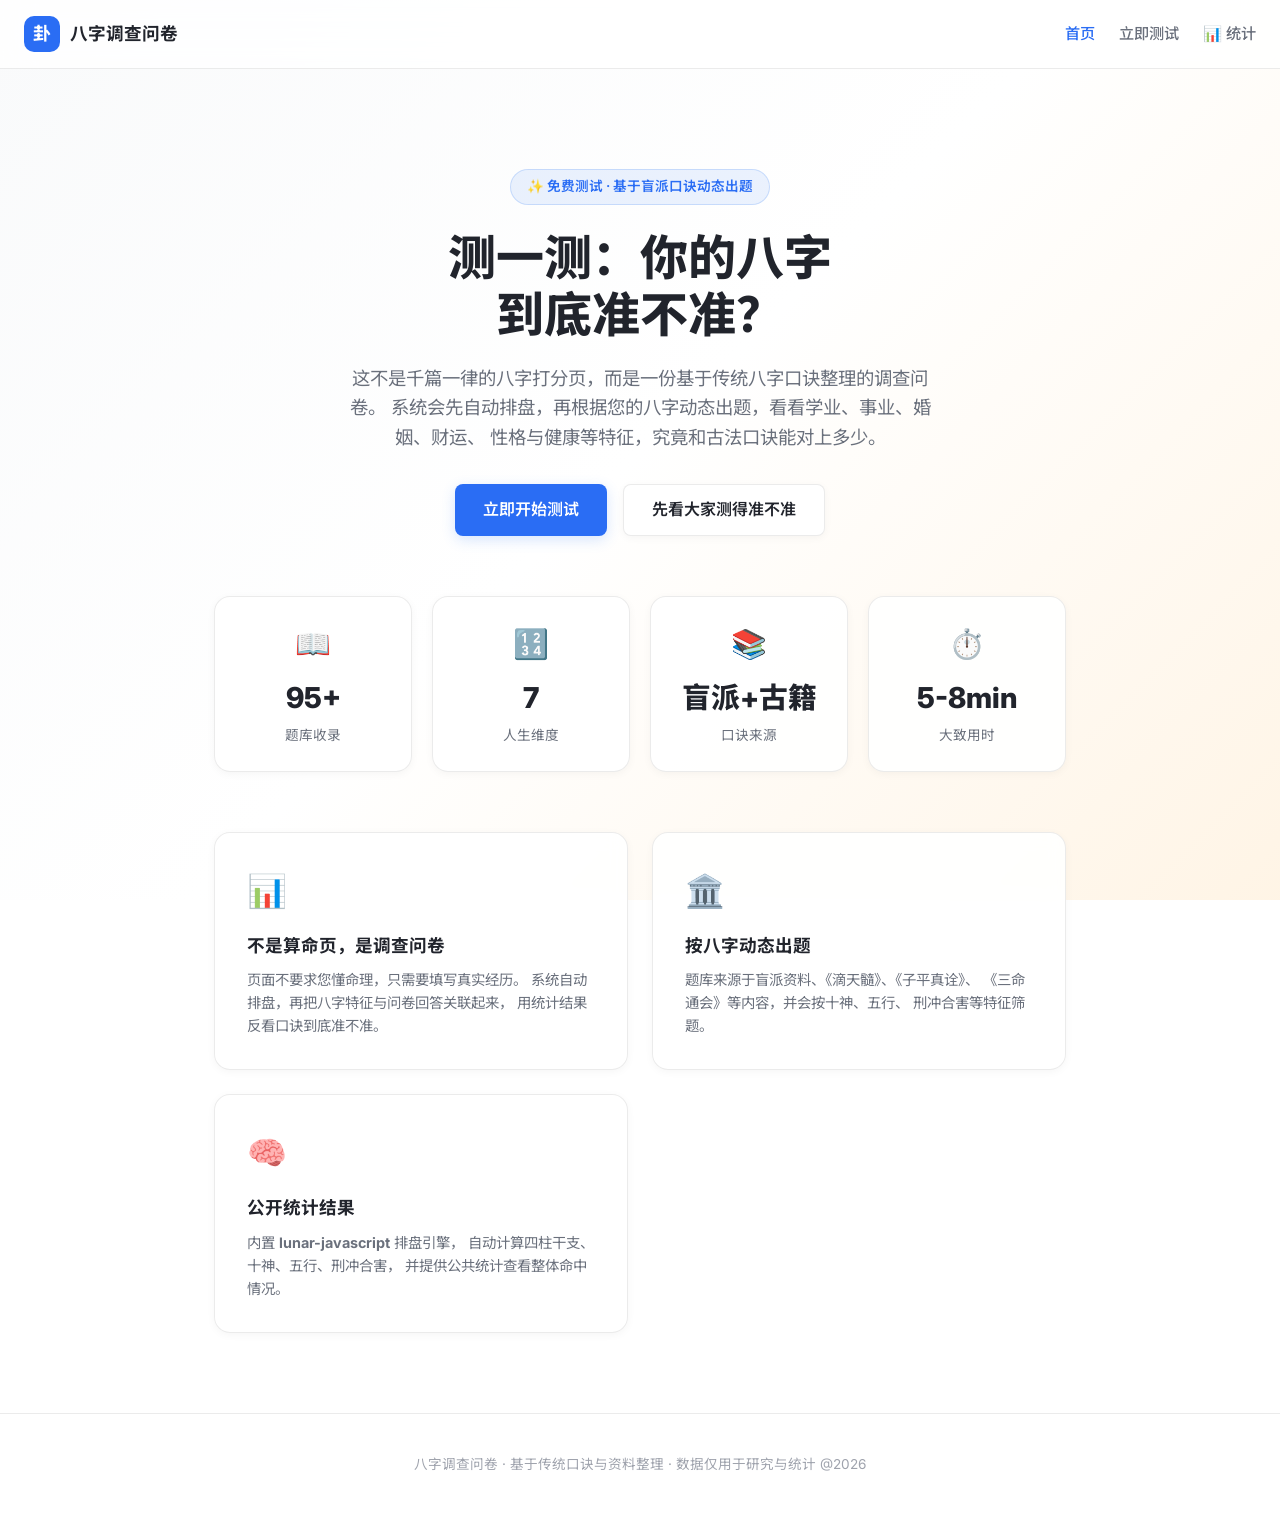
==== survey/index.html @ 3bf7fddb "first commit" ====
<!DOCTYPE html>
<html lang="zh-CN">
<head>
  <meta charset="UTF-8">
  <meta name="viewport" content="width=device-width, initial-scale=1.0">
  <meta name="description" content="免费八字调查问卷：输入出生信息，匹配盲派与传统八字口诀，看看学业、事业、婚姻、财运等特征与你的人生经历有多吻合。">
  <meta name="keywords" content="八字调查问卷,八字测试,八字口诀,盲派八字,四柱问卷,命理调查">
  <meta name="robots" content="index,follow,max-image-preview:large">
  <meta property="og:type" content="website">
  <meta property="og:locale" content="zh_CN">
  <meta property="og:site_name" content="八字调查问卷">
  <meta property="og:title" content="测一测你的八字到底准不准？| 八字调查问卷">
  <meta property="og:description" content="基于盲派与传统八字口诀整理的真实调查问卷，自动排盘、动态出题，看看老口诀与你的人生到底对上多少。">
  <meta name="twitter:card" content="summary_large_image">
  <title>测一测你的八字到底准不准？| 八字调查问卷</title>
  <link rel="stylesheet" href="css/style.css">
  <script type="application/ld+json">
  {
    "@context": "https://schema.org",
    "@type": "WebSite",
    "name": "八字调查问卷",
    "inLanguage": "zh-CN",
    "description": "基于盲派与传统八字口诀整理的静态调查问卷网站，提供自动排盘、动态出题与统计功能。"
  }
  </script>
</head>
<body>
  <!-- Navigation -->
  <nav class="nav">
    <a href="index.html" class="nav-logo">
      <span class="nav-logo-icon">卦</span>
      <span class="nav-logo-text">八字调查问卷</span>
    </a>
    <ul class="nav-links">
      <li><a href="index.html" class="active">首页</a></li>
      <li><a href="quiz.html">立即测试</a></li>
      <li><a href="stats.html">📊 统计</a></li>
    </ul>
  </nav>

  <!-- Hero -->
  <section class="hero">
    <div class="container">
      <div class="hero-badge">✨ 免费测试 · 基于盲派口诀动态出题</div>
      <h1 class="hero-title">测一测：你的八字<br>到底准不准？</h1>
      <p class="hero-desc">
        这不是千篇一律的八字打分页，而是一份基于传统八字口诀整理的调查问卷。
        系统会先自动排盘，再根据您的八字动态出题，看看学业、事业、婚姻、财运、
        性格与健康等特征，究竟和古法口诀能对上多少。
      </p>
      <div class="btn-group">
        <a href="quiz.html" class="btn btn-primary">立即开始测试</a>
        <a href="stats.html" class="btn btn-secondary">先看大家测得准不准</a>
      </div>

      <div class="stats">
        <div class="stat-item">
          <div class="stat-icon">📖</div>
          <div class="stat-value">95+</div>
          <div class="stat-label">题库收录</div>
        </div>
        <div class="stat-item">
          <div class="stat-icon">🔢</div>
          <div class="stat-value">7</div>
          <div class="stat-label">人生维度</div>
        </div>
        <div class="stat-item">
          <div class="stat-icon">📚</div>
          <div class="stat-value">盲派+古籍</div>
          <div class="stat-label">口诀来源</div>
        </div>
        <div class="stat-item">
          <div class="stat-icon">⏱️</div>
          <div class="stat-value">5-8min</div>
          <div class="stat-label">大致用时</div>
        </div>
      </div>
    </div>
  </section>

  <!-- About -->
  <section id="about" class="container" style="padding-bottom: 80px;">
    <div style="display: grid; grid-template-columns: repeat(auto-fit, minmax(280px, 1fr)); gap: 24px;">
      <div class="card">
        <div style="font-size: 2rem; margin-bottom: 16px;">📊</div>
        <h3 style="font-size: 1.1rem; margin-bottom: 8px;">不是算命页，是调查问卷</h3>
        <p style="font-size: 0.9rem; color: var(--text-secondary);">
          页面不要求您懂命理，只需要填写真实经历。
          系统自动排盘，再把八字特征与问卷回答关联起来，
          用统计结果反看口诀到底准不准。
        </p>
      </div>
      <div class="card">
        <div style="font-size: 2rem; margin-bottom: 16px;">🏛️</div>
        <h3 style="font-size: 1.1rem; margin-bottom: 8px;">按八字动态出题</h3>
        <p style="font-size: 0.9rem; color: var(--text-secondary);">
          题库来源于盲派资料、《滴天髓》、《子平真诠》、
          《三命通会》等内容，并会按十神、五行、
          刑冲合害等特征筛题。
        </p>
      </div>
      <div class="card">
        <div style="font-size: 2rem; margin-bottom: 16px;">🧠</div>
        <h3 style="font-size: 1.1rem; margin-bottom: 8px;">公开统计结果</h3>
        <p style="font-size: 0.9rem; color: var(--text-secondary);">
          内置 <strong>lunar-javascript</strong> 排盘引擎，
          自动计算四柱干支、十神、五行、刑冲合害，
          并提供公共统计查看整体命中情况。
        </p>
      </div>
    </div>
  </section>

  <!-- Footer -->
  <footer class="footer">
    <div class="container">
      <p>八字调查问卷 · 基于传统口诀与资料整理 · 数据仅用于研究与统计 @2026</p>
    </div>
  </footer>
</body>
</html>
---- survey/css/style.css ----
@import url('https://fonts.googleapis.com/css2?family=Inter:wght@300;400;500;600;700&display=swap');
@import url('https://fonts.googleapis.com/css2?family=Noto+Sans+SC:wght@300;400;500;700;900&display=swap');

/* ===== CSS Variables (Light Professional Theme) ===== */
:root {
  --bg-gradient: linear-gradient(135deg, hsl(210, 20%, 98%) 0%, #ffffff 50%, hsl(35, 100%, 95%) 100%);
  --primary: hsl(220, 90%, 56%);
  --primary-hover: hsl(220, 90%, 50%);
  --secondary: hsl(200, 95%, 45%);
  --accent: hsl(280, 100%, 70%);
  
  --card-bg: rgba(255, 255, 255, 0.9);
  --card-border: rgba(0, 0, 0, 0.08);
  --card-hover: rgba(255, 255, 255, 1);
  
  --text-primary: hsl(220, 15%, 15%);
  --text-secondary: hsl(220, 8%, 45%);
  --text-muted: hsl(220, 8%, 65%);
  
  --danger: hsl(0, 84%, 60%);
  --success: hsl(142, 71%, 45%);
  --warning: hsl(38, 92%, 50%);
  
  --input-bg: #ffffff;
  --input-border: hsl(220, 13%, 91%);
  
  --radius-sm: 8px;
  --radius-md: 16px;
  --radius-lg: 24px;
  --shadow-sm: 0 2px 8px rgba(0, 0, 0, 0.04);
  --shadow: 0 8px 32px rgba(0, 0, 0, 0.08);
  --transition: all 0.2s ease-out;
}

/* ===== Reset & Base ===== */
*, *::before, *::after {
  margin: 0;
  padding: 0;
  box-sizing: border-box;
}

html {
  font-size: 16px;
  scroll-behavior: smooth;
}

body {
  font-family: 'Inter', 'Noto Sans SC', -apple-system, sans-serif;
  background: var(--bg-gradient);
  background-attachment: fixed;
  color: var(--text-primary);
  min-height: 100vh;
  line-height: 1.6;
  -webkit-font-smoothing: antialiased;
}

/* ===== Navigation ===== */
.nav {
  position: sticky;
  top: 0;
  z-index: 100;
  padding: 16px 24px;
  display: flex;
  align-items: center;
  justify-content: space-between;
  background: rgba(255, 255, 255, 0.8);
  backdrop-filter: blur(16px);
  border-bottom: 1px solid var(--card-border);
}

.nav-logo {
  display: flex;
  align-items: center;
  gap: 10px;
  text-decoration: none;
  color: var(--text-primary);
}

.nav-logo-icon {
  width: 36px;
  height: 36px;
  background: var(--primary);
  color: white;
  border-radius: 10px;
  display: flex;
  align-items: center;
  justify-content: center;
  font-size: 18px;
  font-weight: bold;
}

.nav-logo-text {
  font-weight: 700;
  font-size: 1.1rem;
}

.nav-links {
  display: flex;
  gap: 24px;
  list-style: none;
}

.nav-links a {
  color: var(--text-secondary);
  text-decoration: none;
  font-size: 0.95rem;
  font-weight: 500;
  transition: var(--transition);
}

.nav-links a:hover, .nav-links a.active {
  color: var(--primary);
}

/* ===== Container & Layout ===== */
.container {
  max-width: 900px;
  margin: 0 auto;
  padding: 0 24px;
}

/* ===== Hero Section ===== */
.hero {
  padding: 100px 0 60px;
  text-align: center;
}

.hero-badge {
  display: inline-flex;
  align-items: center;
  gap: 8px;
  padding: 6px 16px;
  background: rgba(59, 130, 246, 0.1);
  border: 1px solid rgba(59, 130, 246, 0.2);
  border-radius: 100px;
  font-size: 0.85rem;
  font-weight: 600;
  color: var(--primary);
  margin-bottom: 24px;
  animation: fadeInDown 0.6s ease;
}

.hero-title {
  font-size: 3rem;
  font-weight: 800;
  line-height: 1.2;
  margin-bottom: 20px;
  color: var(--text-primary);
  animation: fadeInUp 0.8s ease;
}

.hero-desc {
  font-size: 1.15rem;
  color: var(--text-secondary);
  max-width: 600px;
  margin: 0 auto 32px;
  animation: fadeInUp 1s ease;
}

/* ===== Buttons ===== */
.btn {
  display: inline-flex;
  align-items: center;
  justify-content: center;
  gap: 8px;
  padding: 12px 28px;
  border: none;
  border-radius: var(--radius-sm);
  font-family: inherit;
  font-size: 1rem;
  font-weight: 600;
  cursor: pointer;
  transition: var(--transition);
  text-decoration: none;
}

.btn-primary {
  background: var(--primary);
  color: white;
  box-shadow: 0 4px 14px rgba(59, 130, 246, 0.2);
}

.btn-primary:hover {
  background: var(--primary-hover);
  transform: translateY(-1px);
  box-shadow: 0 6px 20px rgba(59, 130, 246, 0.3);
}

.btn-secondary {
  background: white;
  color: var(--text-primary);
  border: 1px solid var(--card-border);
  box-shadow: var(--shadow-sm);
}

.btn-secondary:hover {
  background: #f8fafc;
  border-color: var(--input-border);
}

.btn-blue {
  background: var(--secondary);
  color: white;
}

.btn-group {
  display: flex;
  gap: 16px;
  justify-content: center;
  flex-wrap: wrap;
}

/* ===== Cards (Shadows & Borders) ===== */
.card {
  background: var(--card-bg);
  border: 1px solid var(--card-border);
  border-radius: var(--radius-md);
  padding: 32px;
  box-shadow: var(--shadow-sm);
  transition: var(--transition);
  backdrop-filter: blur(8px);
}

.card:hover {
  box-shadow: var(--shadow);
  border-color: rgba(0, 0, 0, 0.12);
}

/* ===== Stats ===== */
.stats {
  display: grid;
  grid-template-columns: repeat(4, 1fr);
  gap: 20px;
  margin-top: 60px;
  animation: fadeInUp 1.2s ease;
}

.stat-item {
  text-align: center;
  padding: 24px 16px;
  background: var(--card-bg);
  border: 1px solid var(--card-border);
  border-radius: var(--radius-md);
  box-shadow: var(--shadow-sm);
}

.stat-icon {
  font-size: 1.8rem;
  margin-bottom: 8px;
}

.stat-value {
  font-size: 1.8rem;
  font-weight: 800;
  color: var(--text-primary);
  margin-bottom: 4px;
}

.stat-label {
  font-size: 0.85rem;
  color: var(--text-secondary);
}

/* ===== Progress Bar ===== */
.progress-wrap {
  position: sticky;
  top: 70px;
  z-index: 90;
  padding: 16px 0;
  background: var(--bg-gradient);
}

.progress-header {
  display: flex;
  justify-content: space-between;
  align-items: center;
  margin-bottom: 8px;
  font-size: 0.9rem;
  font-weight: 500;
}

.progress-pct {
  color: var(--primary);
  font-weight: 700;
}

.progress-bar {
  height: 8px;
  background: var(--input-border);
  border-radius: 4px;
  overflow: hidden;
}

.progress-fill {
  height: 100%;
  background: linear-gradient(90deg, var(--primary), var(--accent));
  border-radius: 4px;
  transition: width 0.5s cubic-bezier(0.4, 0, 0.2, 1);
}

/* ===== Quiz Sections ===== */
.quiz-section {
  padding: 40px 0 80px;
}

.quiz-step {
  display: none;
  animation: fadeIn 0.4s ease;
}

.quiz-step.active {
  display: block;
}

.step-title {
  font-size: 1.7rem;
  font-weight: 700;
  margin-bottom: 8px;
  color: var(--text-primary);
  display: flex;
  align-items: center;
  gap: 12px;
}

.step-desc {
  font-size: 1rem;
  color: var(--text-secondary);
  margin-bottom: 32px;
}

/* ===== Form Elements ===== */
.form-group {
  margin-bottom: 24px;
}

.form-label {
  display: block;
  font-size: 0.95rem;
  font-weight: 600;
  color: var(--text-primary);
  margin-bottom: 8px;
}

.form-label .required {
  color: var(--danger);
  margin-left: 4px;
}

.form-input, .form-select {
  width: 100%;
  padding: 12px 16px;
  background: var(--input-bg);
  border: 1px solid var(--input-border);
  border-radius: var(--radius-sm);
  color: var(--text-primary);
  font-family: inherit;
  font-size: 1rem;
  transition: var(--transition);
  appearance: none;
  box-shadow: inset 0 1px 2px rgba(0,0,0,0.02);
}

/* 确保下拉菜单字体颜色可见 (黑色文本) */
.form-select option {
  color: #000000;
  background: #ffffff;
}

.form-input:focus, .form-select:focus {
  outline: none;
  border-color: var(--primary);
  box-shadow: 0 0 0 3px rgba(59, 130, 246, 0.15);
}

.form-select {
  background-image: url("data:image/svg+xml,%3Csvg xmlns='http://www.w3.org/2000/svg' width='16' height='16' fill='%236a6a82' viewBox='0 0 16 16'%3E%3Cpath d='M8 11.5l-5-5h10l-5 5z'/%3E%3C/svg%3E");
  background-repeat: no-repeat;
  background-position: right 16px center;
  padding-right: 40px;
}

.form-row {
  display: grid;
  grid-template-columns: 1fr 1fr;
  gap: 16px;
}

/* ===== Question Card ===== */
.question-card {
  background: white;
  border: 1px solid var(--card-border);
  border-radius: var(--radius-md);
  padding: 24px;
  margin-bottom: 20px;
  box-shadow: var(--shadow-sm);
  transition: var(--transition);
}

.question-card.answered {
  border-left: 4px solid var(--success);
}

.question-header {
  display: flex;
  align-items: flex-start;
  gap: 16px;
  margin-bottom: 20px;
}

.question-num {
  display: inline-flex;
  align-items: center;
  justify-content: center;
  min-width: 32px;
  height: 32px;
  background: rgba(59, 130, 246, 0.1);
  color: var(--primary);
  border-radius: 8px;
  font-size: 0.9rem;
  font-weight: 700;
  flex-shrink: 0;
}

.question-text {
  font-size: 1.05rem;
  font-weight: 500;
  line-height: 1.5;
  color: var(--text-primary);
  flex: 1;
}

/* ===== Likert Scale ===== */
.likert {
  display: flex;
  flex-direction: column;
  gap: 8px;
}

.likert-option {
  width: 100%;
}

.likert-option input {
  display: none;
}

.likert-option label {
  display: block;
  padding: 12px 16px;
  font-size: 0.95rem;
  font-weight: 500;
  background: #f8fafc;
  border: 1px solid var(--input-border);
  border-radius: var(--radius-sm);
  cursor: pointer;
  transition: var(--transition);
  color: var(--text-secondary);
}

.likert-option label:hover {
  background: #f1f5f9;
  border-color: rgba(59, 130, 246, 0.3);
}

.likert-option input:checked + label {
  background: rgba(59, 130, 246, 0.1);
  border-color: var(--primary);
  color: var(--primary);
}

/* ===== Professional Bazi Table (pcbz style) ===== */
.bazi-display {
  margin: 24px 0;
}

.bz-table {
  background: white;
  border: 1px solid #ebeef5;
  border-radius: var(--radius-md);
  overflow: hidden;
  box-shadow: 0 4px 16px rgba(0,0,0,0.06);
}

.bz-header-bar {
  /* 柔和米金质感渐变 */
  background: linear-gradient(135deg, #fefdfa 0%, #f5f0e6 100%);
  border-bottom: 1px solid #e8e2d2;
  padding: 16px 24px;
  display: flex;
  align-items: center;
  justify-content: space-between;
  gap: 20px;
  color: #333;
}

.bz-header-left {
  display: flex;
  align-items: center;
  gap: 12px;
}

.bz-circle-logo {
  width: 32px;
  height: 32px;
  border-radius: 50%;
  border: 1px solid #b8982c;
  display: flex;
  align-items: center;
  justify-content: center;
  color: #b8982c;
}

.bz-circle-logo svg {
  width: 18px;
  height: 18px;
}

.bz-name {
  font-size: 1.2rem;
  font-weight: 700;
  color: #5c4d24; /* 深褐金 */
  letter-spacing: 1px;
}

.bz-times {
  flex: 1;
  display: flex;
  flex-direction: column;
  gap: 4px;
  font-size: 0.85rem;
  color: #666;
}

.bz-time-row {
  display: flex;
  align-items: center;
}

.bz-time-label {
  display: inline-block;
  width: 48px;
  color: #999;
}

.bz-gender {
  color: #b8982c;
  margin-left: 6px;
}

.bz-info-btn {
  padding: 6px 16px;
  border: 1px solid rgba(184, 152, 44, 0.4);
  border-radius: 100px;
  font-size: 0.8rem;
  color: #8c7322;
  cursor: pointer;
  transition: all 0.3s ease;
  background: rgba(255,255,255,0.5);
}

.bz-info-btn:hover {
  background: rgba(184, 152, 44, 0.1);
}

.bz-grid {
  width: 100%;
  border-collapse: collapse;
}

.bz-grid th,
.bz-grid td {
  border: 1px solid #f0f0f0;
}

.bz-row-header th {
  background: #fafafa;
  padding: 12px 8px;
  font-size: 0.9rem;
  font-weight: 500;
  color: #666;
  text-align: center;
}

.bz-label {
  background: #fafafa;
  padding: 10px 12px;
  font-size: 0.85rem;
  font-weight: 500;
  color: #888;
  text-align: right;
  white-space: nowrap;
  width: 60px;
  min-width: 60px;
}

.bz-cell {
  padding: 10px 12px;
  text-align: center;
  font-size: 0.85rem;
  color: #333;
  vertical-align: middle;
}

.bz-cell-header {
  background: #fafafa;
}

.bz-cell-shishen {
  color: var(--primary); 
  font-size: 0.85rem;
}

/* 天干 + 地支 — 大号 */
.bz-cell-gan,
.bz-cell-zhi {
  font-size: 0;
  padding: 16px 8px;
  position: relative;
}

.bz-char-big {
  font-size: 2rem;
  font-weight: 800;
  line-height: 1;
  display: inline-block;
}

.bz-wx-icon {
  font-size: 0.85rem;
  vertical-align: top;
  margin-left: 4px;
}

.bz-cell-hide {
  font-size: 0.8rem;
  line-height: 1.8;
}

.bz-cell-shishen-sub {
  font-size: 0.8rem;
  line-height: 1.8;
  color: #666;
}

.bz-cell-small {
  font-size: 0.8rem;
  color: #888;
}

.bz-cell-nayin {
  font-weight: 600;
  color: #997130;
  font-size: 0.8rem;
}

.bz-cell-shensha {
  font-size: 0.75rem;
  color: #8a7b66; /* 神煞颜色偏温和 */
  line-height: 1.6;
}

.bz-row-shensha td {
  vertical-align: top;
  padding: 10px 6px;
}

/* Base Mobile Overrides */
@media (max-width: 768px) {
  .bz-header-bar {
    flex-direction: column;
    align-items: flex-start;
    gap: 12px;
  }
}

@media (max-width: 480px) {
  .bz-char-big { font-size: 1.5rem; }
  .bz-cell-gan, .bz-cell-zhi { padding: 10px 4px; }
  .bz-label { padding: 8px 6px; font-size: 0.75rem; width: 44px; min-width: 44px; }
  .bz-cell { padding: 8px 4px; font-size: 0.75rem; }
  .bz-wx-icon { font-size: 0.7rem; margin-left: 2px; }
}

/* ===== Smart Diagram (智能四柱图示) ===== */
.bz-smart-diagram {
  background: white;
  border: 1px solid #ebeef5;
  border-radius: var(--radius-md);
  overflow: hidden;
  box-shadow: 0 4px 16px rgba(0,0,0,0.04);
  margin: 24px 0;
  padding-bottom: 24px;
}

.bz-sd-header {
  background: #fafafa;
  border-bottom: 1px solid #ebeef5;
  padding: 12px 24px;
  font-weight: 700;
  color: #555;
  text-align: center;
  font-size: 1rem;
}

.bz-sd-grid {
  width: 100%;
  max-width: 600px;
  margin: 0 auto;
  padding: 24px 16px 0;
  position: relative;
}

.bz-sd-labels {
  display: grid;
  grid-template-columns: repeat(4, 1fr);
  margin-bottom: 16px;
}

.bz-sd-col-title {
  text-align: center;
  color: #999;
  font-size: 0.85rem;
  font-weight: 500;
}

.bz-sd-chars {
  display: grid;
  grid-template-columns: repeat(4, 1fr);
  margin-bottom: 12px;
}

.bz-sd-char {
  text-align: center;
  font-size: 1.6rem;
  font-weight: 800;
}

.bz-sd-empty {
  text-align: center;
  font-size: 0.8rem;
  color: #ccc;
  padding: 8px 0;
}

/* 连线轨道区 */
.bz-sd-tracks-gan,
.bz-sd-tracks-zhi {
  display: flex;
  flex-direction: column;
  gap: 16px;
  margin-bottom: 24px;
  min-height: 20px;
}

.bz-smart-track {
  height: 24px;
  position: relative;
  width: 100%;
}

.bz-smart-line-wrap {
  position: absolute;
  top: 0;
  height: 100%;
  display: flex;
  align-items: center;
}

.bz-smart-line {
  position: absolute;
  top: 50%;
  left: 0;
  right: 0;
  height: 1px;
  z-index: 1;
}

.bz-smart-node {
  position: absolute;
  top: 50%;
  transform: translate(-50%, -50%);
  width: 20px;
  height: 20px;
  background: white;
  border: 1px solid #ddd;
  border-radius: 50%;
  display: flex;
  align-items: center;
  justify-content: center;
  font-size: 0.7rem;
  color: #666;
  z-index: 2;
}

.bz-smart-label {
  position: absolute;
  top: 50%;
  left: 50%;
  transform: translate(-50%, -50%);
  background: white;
  padding: 2px 8px;
  font-size: 0.75rem;
  border-radius: 100px;
  z-index: 3;
}

/* 连线颜色主题 */
.rel-neutral {
  border-top: 1px dashed #bbb;
}
.bz-smart-label.rel-neutral {
  border: 1px solid #bbb;
  color: #666;
}

.rel-good {
  border-top: 1px solid #4caf50;
}
.bz-smart-label.rel-good {
  border: 1px solid #4caf50;
  color: #2e7d32;
}

.rel-bad {
  border-top: 1px solid #f44336;
}
.bz-smart-label.rel-bad {
  border: 1px solid #f44336;
  color: #c62828;
}

/* ===== Result Page ===== */
.result-section {
  padding: 60px 0;
}

.result-header {
  text-align: center;
  margin-bottom: 40px;
}

.result-score {
  font-size: 4.5rem;
  font-weight: 800;
  color: var(--primary);
  line-height: 1;
  margin-bottom: 8px;
}

.result-score-label {
  font-size: 1rem;
  color: var(--text-secondary);
  font-weight: 500;
}

.radar-wrap {
  display: flex;
  justify-content: center;
  margin: 40px 0;
  background: white;
  border: 1px solid var(--card-border);
  border-radius: var(--radius-md);
  box-shadow: var(--shadow-sm);
  padding: 24px;
}

.radar-wrap canvas {
  max-width: 420px;
  width: 100%;
}

/* ===== Dimension Cards ===== */
.dimension-grid {
  display: grid;
  grid-template-columns: repeat(auto-fit, minmax(300px, 1fr));
  gap: 24px;
  margin-top: 32px;
}

.dimension-card {
  background: white;
  border: 1px solid var(--card-border);
  border-radius: var(--radius-md);
  padding: 24px;
  box-shadow: var(--shadow-sm);
}

.dimension-card-header {
  display: flex;
  align-items: center;
  justify-content: space-between;
  margin-bottom: 16px;
}

.dimension-name {
  font-size: 1.1rem;
  font-weight: 700;
  display: flex;
  align-items: center;
  gap: 8px;
  color: var(--text-primary);
}

.dimension-score {
  font-size: 1.2rem;
  font-weight: 800;
  color: var(--primary);
}

.dimension-bar {
  height: 6px;
  background: var(--input-border);
  border-radius: 3px;
  overflow: hidden;
  margin-bottom: 16px;
}

.dimension-bar-fill {
  height: 100%;
  border-radius: 3px;
  transition: width 1s ease;
}

.dimension-formulas {
  list-style: none;
}

.dimension-formulas li {
  font-size: 0.85rem;
  color: var(--text-secondary);
  padding: 8px 0;
  border-bottom: 1px solid rgba(0,0,0,0.04);
  display: flex;
  align-items: center;
  gap: 12px;
}

.dimension-formulas li:last-child {
  border-bottom: none;
}

/* ===== Footer ===== */
.footer {
  padding: 40px 0;
  text-align: center;
  border-top: 1px solid var(--card-border);
  color: var(--text-muted);
  font-size: 0.85rem;
}

/* ===== Quiz Nav ===== */
.quiz-nav {
  display: flex;
  justify-content: space-between;
  align-items: center;
  padding: 24px 0;
  margin-top: 16px;
}

.quiz-nav-info {
  font-size: 0.9rem;
  font-weight: 500;
  color: var(--text-muted);
}

/* ===== Animations ===== */
@keyframes fadeIn {
  from { opacity: 0; }
  to { opacity: 1; }
}

@keyframes fadeInUp {
  from { opacity: 0; transform: translateY(20px); }
  to { opacity: 1; transform: translateY(0); }
}

@keyframes fadeInDown {
  from { opacity: 0; transform: translateY(-10px); }
  to { opacity: 1; transform: translateY(0); }
}

@keyframes pulse {
  0%, 100% { transform: scale(1); }
  50% { transform: scale(1.02); }
}

/* ===== Responsive ===== */
@media (min-width: 640px) {
  .likert { flex-direction: row; }
  .likert-option label { text-align: center; }
}

@media (max-width: 768px) {
  .hero-title { font-size: 2.2rem; }
  .stats { grid-template-columns: repeat(2, 1fr); }
  .bazi-display { grid-template-columns: repeat(2, 1fr); }
  .form-row { grid-template-columns: 1fr; }
  .nav-links { display: none; }
  .dimension-grid { grid-template-columns: 1fr; }
}

@media (max-width: 480px) {
  .hero-title { font-size: 1.8rem; }
  .hero-desc { font-size: 1rem; }
  .stats { grid-template-columns: 1fr 1fr; gap: 12px; }
  .card, .question-card { padding: 20px; }
}

/* ===== Community Banner ===== */
.community-banner {
  display: flex;
  justify-content: center;
  margin-bottom: 32px;
  animation: fadeInDown 0.4s ease;
}

.community-banner-inner {
  display: inline-flex;
  align-items: center;
  gap: 10px;
  padding: 10px 20px;
  background: rgba(59, 130, 246, 0.06);
  border: 1px solid rgba(59, 130, 246, 0.15);
  border-radius: 100px;
  font-size: 0.9rem;
  color: var(--primary);
  font-weight: 500;
}

.community-icon {
  font-size: 1.1rem;
}

.community-badge {
  display: inline-flex;
  align-items: center;
  gap: 4px;
  padding: 3px 10px;
  border-radius: 100px;
  font-size: 0.75rem;
  font-weight: 600;
  background: rgba(59, 130, 246, 0.08);
  color: var(--primary);
  white-space: nowrap;
}

/* ===== Hit Rate Bar ===== */
.hit-rate-bar-wrap {
  height: 6px;
  background: var(--input-border);
  border-radius: 3px;
  overflow: hidden;
  flex: 1;
}

.hit-rate-bar {
  height: 100%;
  border-radius: 3px;
  transition: width 0.8s ease;
}

/* ===== Formula Hit Summary (Result Page) ===== */
.formula-hit-grid {
  width: 100%;
}

.hit-summary-row {
  display: grid;
  grid-template-columns: 1fr 1fr;
  gap: 24px;
}

.hit-summary-col {
  display: flex;
  flex-direction: column;
  gap: 10px;
}

.hit-item {
  display: flex;
  align-items: center;
  gap: 10px;
  font-size: 0.8rem;
}

.hit-item-text {
  flex: 1;
  color: var(--text-secondary);
  overflow: hidden;
  text-overflow: ellipsis;
  white-space: nowrap;
}

.hit-rate-value {
  font-size: 0.8rem;
  font-weight: 700;
  min-width: 38px;
  text-align: right;
}

/* ===== Compare Panel (Same Bazi) ===== */
.compare-panel {
  border-left: 4px solid var(--primary);
}

.compare-grid {
  display: grid;
  grid-template-columns: repeat(auto-fit, minmax(260px, 1fr));
  gap: 16px;
}

.compare-dim-card {
  padding: 12px;
  background: #f8fafc;
  border-radius: var(--radius-sm);
  border: 1px solid var(--card-border);
}

.compare-bar-wrap {
  position: relative;
  height: 8px;
  background: var(--input-border);
  border-radius: 4px;
  overflow: visible;
}

.compare-bar-bg {
  position: absolute;
  left: 0; top: 0; right: 0; bottom: 0;
  border-radius: 4px;
}

.compare-bar-range {
  position: absolute;
  top: 0; bottom: 0;
  border-radius: 4px;
}

.compare-bar-avg {
  position: absolute;
  top: -3px;
  width: 2px;
  height: 14px;
  background: var(--text-muted);
  border-radius: 1px;
  transform: translateX(-1px);
}

.compare-bar-me {
  position: absolute;
  top: -4px;
  width: 10px;
  height: 16px;
  border-radius: 3px;
  transform: translateX(-5px);
  box-shadow: 0 1px 4px rgba(0,0,0,0.15);
}

/* ===== Stats Dashboard — Page Header ===== */
.stats-section {
  padding: 40px 0 80px;
}

.stats-page-header {
  text-align: center;
  margin-bottom: 40px;
}

.stats-page-title {
  font-size: 2rem;
  font-weight: 800;
  margin-bottom: 8px;
  color: var(--text-primary);
}

.stats-page-desc {
  font-size: 1rem;
  color: var(--text-secondary);
}

/* ===== Stats Loading ===== */
.stats-loading {
  text-align: center;
  padding: 80px 0;
  color: var(--text-muted);
}

.stats-loading-spinner {
  width: 40px;
  height: 40px;
  border: 3px solid var(--input-border);
  border-top-color: var(--primary);
  border-radius: 50%;
  margin: 0 auto 16px;
  animation: spin 0.8s linear infinite;
}

@keyframes spin {
  to { transform: rotate(360deg); }
}

/* ===== Stats Overview Cards ===== */
.stats-overview {
  display: grid;
  grid-template-columns: repeat(4, 1fr);
  gap: 16px;
  margin-bottom: 32px;
}

.stats-ov-card {
  text-align: center;
  padding: 24px 16px;
  background: var(--card-bg);
  border: 1px solid var(--card-border);
  border-radius: var(--radius-md);
  box-shadow: var(--shadow-sm);
  transition: var(--transition);
}

.stats-ov-card:hover {
  box-shadow: var(--shadow);
  transform: translateY(-2px);
}

.stats-ov-icon {
  font-size: 1.6rem;
  margin-bottom: 8px;
}

.stats-ov-value {
  font-size: 2rem;
  font-weight: 800;
  color: var(--primary);
  margin-bottom: 4px;
}

.stats-ov-label {
  font-size: 0.85rem;
  color: var(--text-secondary);
}

/* ===== Search Box ===== */
.search-box {
  display: flex;
  gap: 12px;
}

.search-box .form-input {
  flex: 1;
}

/* ===== Tabs ===== */
.stats-tabs {
  display: flex;
  gap: 4px;
  padding: 4px;
  background: #f1f5f9;
  border-radius: var(--radius-sm);
  margin-bottom: 24px;
}

.stats-tab {
  flex: 1;
  padding: 10px 16px;
  border: none;
  background: transparent;
  border-radius: 6px;
  font-family: inherit;
  font-size: 0.9rem;
  font-weight: 600;
  color: var(--text-secondary);
  cursor: pointer;
  transition: var(--transition);
}

.stats-tab:hover {
  color: var(--text-primary);
}

.stats-tab.active {
  background: white;
  color: var(--primary);
  box-shadow: var(--shadow-sm);
}

.stats-tab-content {
  display: none;
  animation: fadeIn 0.3s ease;
}

.stats-tab-content.active {
  display: block;
}

/* ===== Formula Table (Ranking) ===== */
.formula-table {
  background: var(--card-bg);
  border: 1px solid var(--card-border);
  border-radius: var(--radius-md);
  overflow: hidden;
  box-shadow: var(--shadow-sm);
}

.ft-header, .ft-row {
  display: grid;
  grid-template-columns: 48px 1fr 120px 160px 60px;
  gap: 12px;
  padding: 12px 16px;
  align-items: center;
}

.ft-header {
  background: #f8fafc;
  border-bottom: 1px solid var(--card-border);
  font-weight: 700;
  font-size: 0.8rem;
  color: var(--text-muted);
  text-transform: uppercase;
  letter-spacing: 0.5px;
}

.ft-row {
  border-bottom: 1px solid rgba(0,0,0,0.03);
  transition: var(--transition);
}

.ft-row:hover {
  background: #f8fafc;
}

.ft-row:last-child {
  border-bottom: none;
}

.ft-rank {
  text-align: center;
  font-weight: 700;
  color: var(--text-muted);
  font-size: 0.85rem;
}

.ft-formula {
  min-width: 0;
}

.ft-formula-text {
  font-size: 0.85rem;
  font-weight: 600;
  color: var(--text-primary);
  margin-bottom: 2px;
}

.ft-question-text {
  font-size: 0.75rem;
  color: var(--text-muted);
  overflow: hidden;
  text-overflow: ellipsis;
  white-space: nowrap;
}

.ft-dim-badge {
  display: inline-block;
  padding: 3px 8px;
  border-radius: 100px;
  font-size: 0.75rem;
  font-weight: 600;
  white-space: nowrap;
}

.ft-rate {
  text-align: right;
  font-size: 0.9rem;
}

/* ===== Bazi Group Cards ===== */
.bazi-group-card {
  background: var(--card-bg);
  border: 1px solid var(--card-border);
  border-radius: var(--radius-md);
  margin-bottom: 12px;
  box-shadow: var(--shadow-sm);
  overflow: hidden;
  transition: var(--transition);
}

.bazi-group-card:hover {
  box-shadow: var(--shadow);
}

.bgc-header {
  display: flex;
  align-items: center;
  justify-content: space-between;
  padding: 16px 20px;
  cursor: pointer;
  transition: var(--transition);
}

.bgc-header:hover {
  background: #f8fafc;
}

.bgc-bazi {
  display: flex;
  align-items: center;
  gap: 12px;
}

.bgc-pillars {
  font-weight: 700;
  font-size: 1rem;
  color: var(--text-primary);
  font-family: 'Noto Sans SC', sans-serif;
  letter-spacing: 1px;
}

.bgc-count {
  font-size: 0.8rem;
  padding: 2px 10px;
  background: rgba(59, 130, 246, 0.08);
  color: var(--primary);
  border-radius: 100px;
  font-weight: 600;
}

.bgc-meta {
  display: flex;
  align-items: center;
  gap: 16px;
}

.bgc-match {
  font-weight: 700;
  font-size: 0.85rem;
}

.bgc-expand-icon {
  font-size: 0.7rem;
  color: var(--text-muted);
  transition: transform 0.3s ease;
}

.bazi-group-card.expanded .bgc-expand-icon {
  transform: rotate(180deg);
}

.bgc-detail {
  display: none;
  padding: 0 20px 20px;
  border-top: 1px solid var(--card-border);
}

.bazi-group-card.expanded .bgc-detail {
  display: block;
}

.bgc-dim-grid {
  display: grid;
  grid-template-columns: repeat(auto-fit, minmax(200px, 1fr));
  gap: 12px;
  margin-top: 16px;
}

.bgc-dim-item {
  display: flex;
  align-items: center;
  gap: 8px;
  font-size: 0.8rem;
}

.bgc-dim-name {
  min-width: 80px;
  color: var(--text-secondary);
}

.bgc-dim-bar {
  flex: 1;
  height: 6px;
  background: var(--input-border);
  border-radius: 3px;
  overflow: hidden;
}

.bgc-dim-fill {
  height: 100%;
  border-radius: 3px;
  transition: width 0.8s ease;
}

.bgc-dim-val {
  font-weight: 700;
  min-width: 36px;
  text-align: right;
  color: var(--text-primary);
}

.bgc-formulas {
  margin-top: 12px;
  padding-top: 12px;
  border-top: 1px dashed var(--input-border);
}

.bgc-formula-row {
  display: flex;
  justify-content: space-between;
  align-items: center;
  padding: 6px 0;
  font-size: 0.8rem;
  border-bottom: 1px solid rgba(0,0,0,0.02);
}

.bgc-formula-text {
  color: var(--text-secondary);
  flex: 1;
  margin-right: 12px;
}

.bgc-formula-rate {
  font-weight: 700;
  flex-shrink: 0;
}

/* ===== Dimension Analysis Tab ===== */
.dim-analysis-grid {
  display: flex;
  flex-direction: column;
  gap: 16px;
}

.da-card {
  background: var(--card-bg);
  border: 1px solid var(--card-border);
  border-radius: var(--radius-md);
  overflow: hidden;
  box-shadow: var(--shadow-sm);
}

.da-card-header {
  display: flex;
  align-items: center;
  justify-content: space-between;
  padding: 16px 20px;
  background: #f8fafc;
}

.da-card-title {
  font-weight: 700;
  font-size: 1rem;
}

.da-card-avg {
  font-weight: 800;
  font-size: 1.1rem;
}

.da-card-questions {
  padding: 8px 20px;
}

.da-q-row {
  padding: 12px 0;
  border-bottom: 1px solid rgba(0,0,0,0.03);
}

.da-q-row:last-child {
  border-bottom: none;
}

.da-q-text {
  font-size: 0.85rem;
  color: var(--text-primary);
  margin-bottom: 4px;
}

.da-q-formula {
  font-size: 0.75rem;
  margin-bottom: 6px;
}

.da-q-bar-wrap {
  display: flex;
  align-items: center;
  gap: 8px;
}

/* ===== Loading Dot Animation ===== */
.loading-dot {
  animation: pulse 1.5s ease infinite;
}

/* ===== Stats Responsive ===== */
@media (max-width: 768px) {
  .stats-overview { grid-template-columns: repeat(2, 1fr); }
  .hit-summary-row { grid-template-columns: 1fr; }
  .ft-header, .ft-row {
    grid-template-columns: 36px 1fr 60px;
  }
  .ft-dim, .ft-bar { display: none; }
  .stats-tabs { flex-wrap: wrap; }
  .compare-grid { grid-template-columns: 1fr; }
}

@media (max-width: 480px) {
  .stats-overview { grid-template-columns: 1fr 1fr; gap: 10px; }
  .stats-ov-value { font-size: 1.5rem; }
  .search-box { flex-direction: column; }
  .bgc-header { flex-direction: column; align-items: flex-start; gap: 8px; }
}
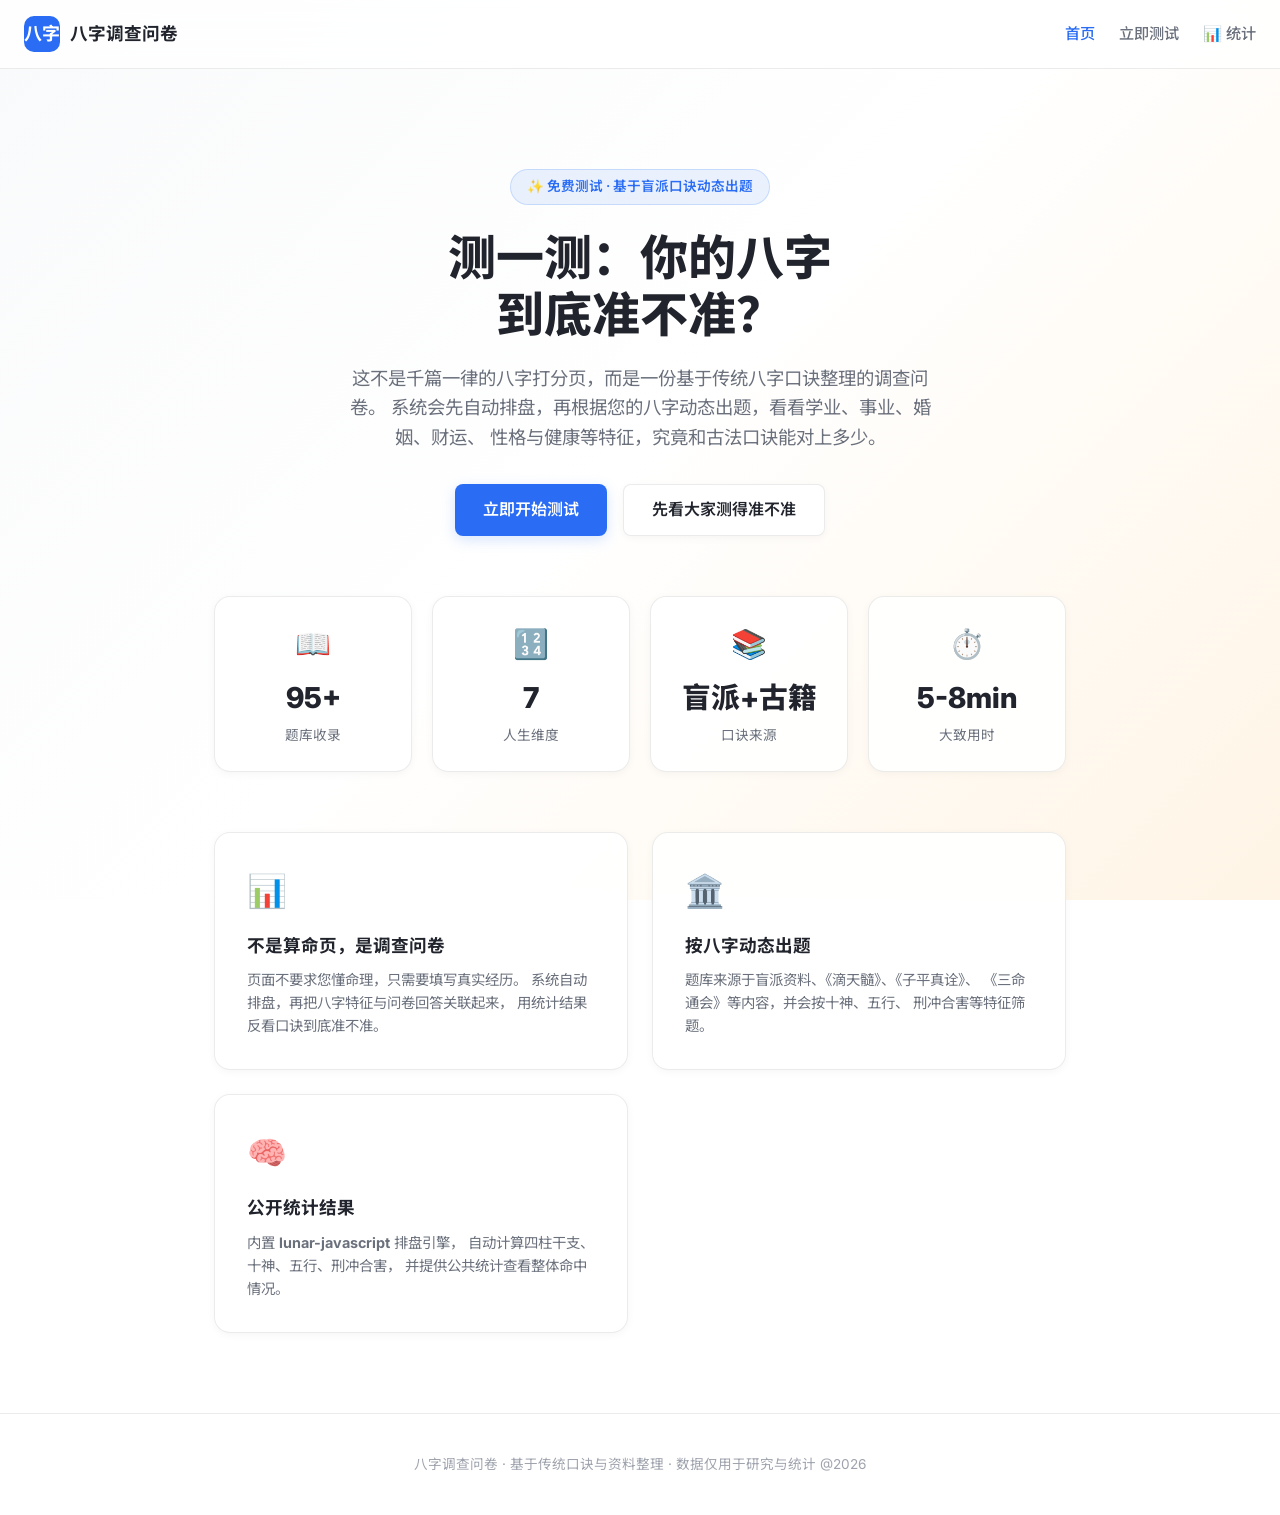
==== commit 9a0cf130: "fix：更新导航图标文本为“八字”，并在工作流中设置环境变量以强制使用 Node 24" ====
--- a/survey/index.html
+++ b/survey/index.html
@@ -28,7 +28,7 @@
   <!-- Navigation -->
   <nav class="nav">
     <a href="index.html" class="nav-logo">
-      <span class="nav-logo-icon">卦</span>
+      <span class="nav-logo-icon">八字</span>
       <span class="nav-logo-text">八字调查问卷</span>
     </a>
     <ul class="nav-links">
